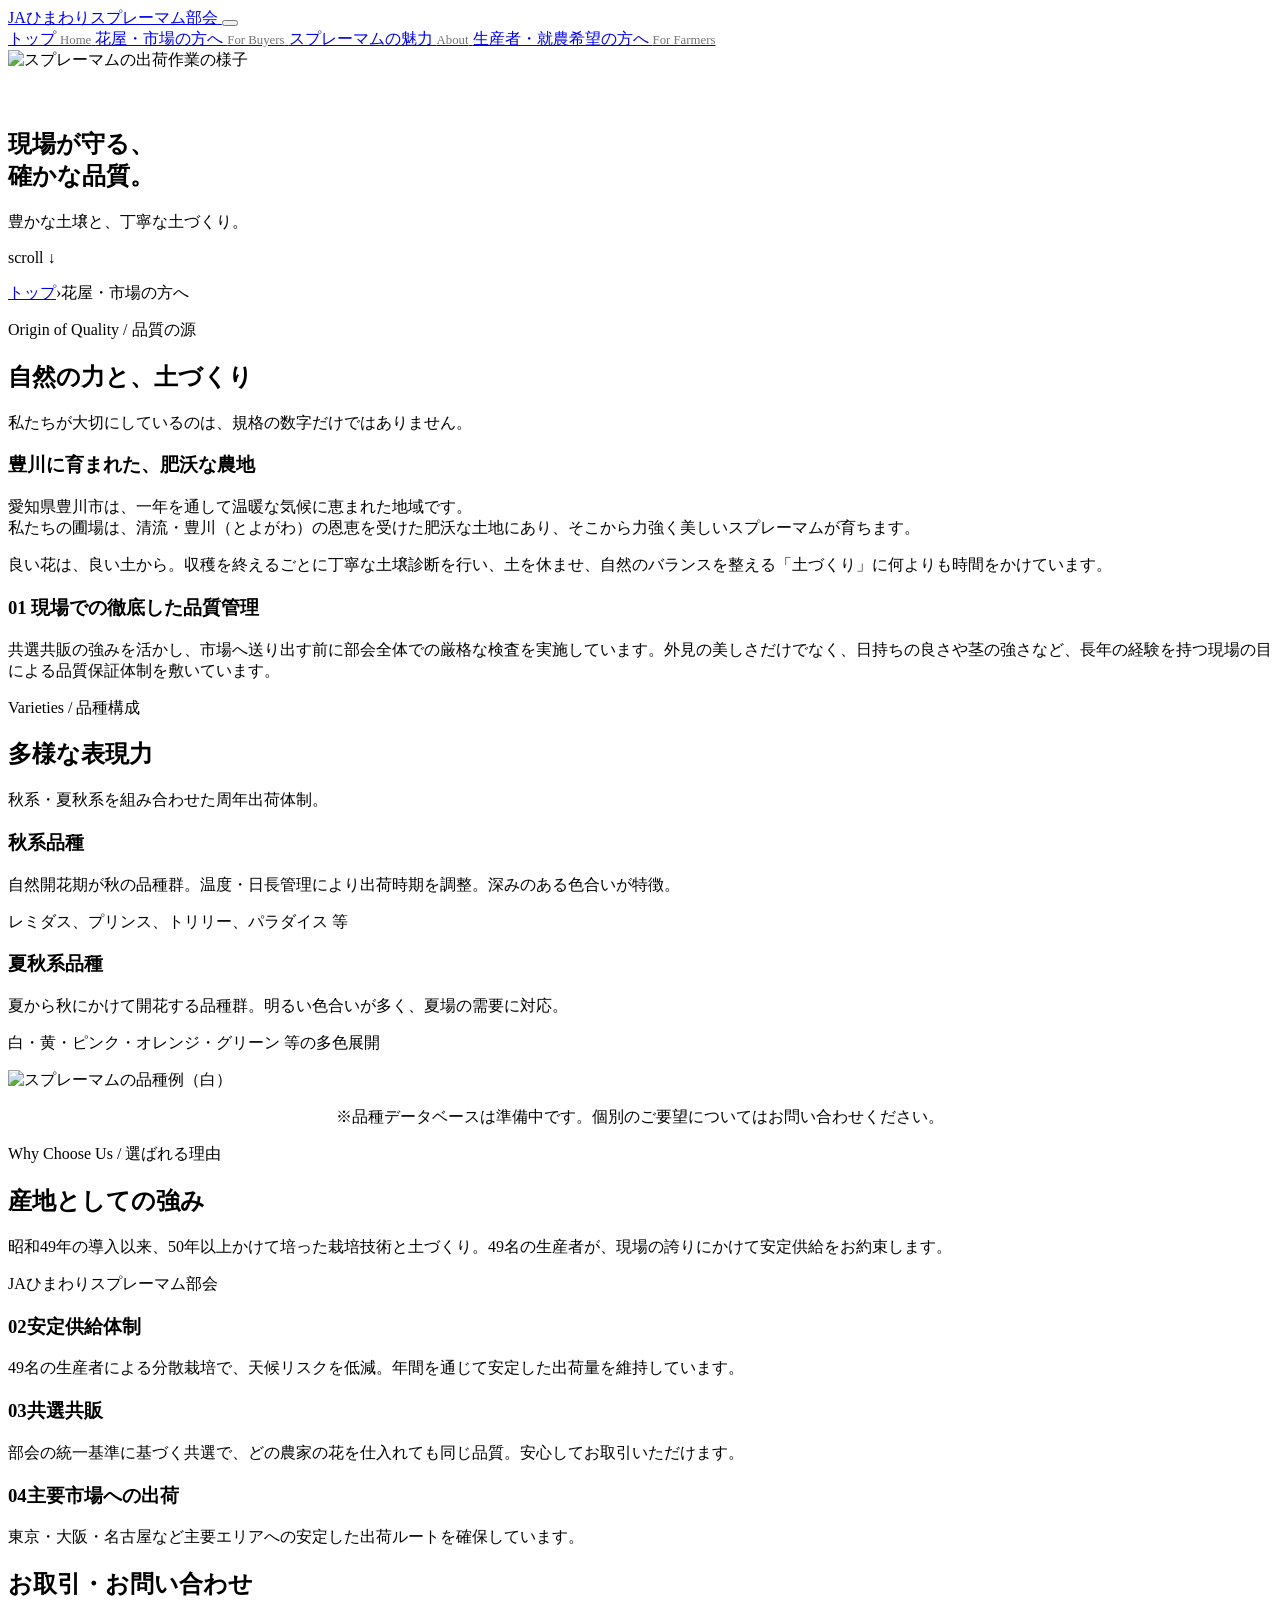
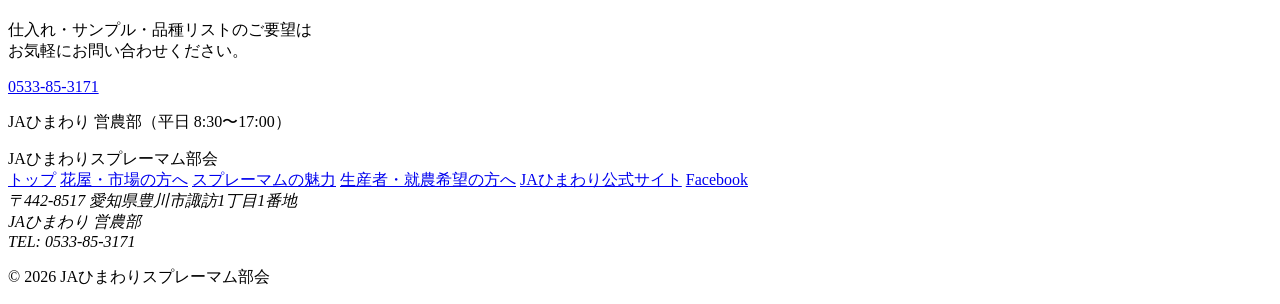
==== business.html @ 563095d8 "Upload business.html via automation" ====
<!DOCTYPE html>
<html lang="ja">
<head>
  <meta charset="UTF-8">
  <meta name="viewport" content="width=device-width, initial-scale=1.0">
  <title>花屋・市場の方へ | JAひまわりスプレーマム部会</title>
  <meta name="description" content="愛知県豊川市の恵まれた気候と肥沃な土壌で育まれたスプレーマム。自然の力を活かした土づくりと、厳格な品質管理で安定供給を実現しています。">
  <link rel="stylesheet" href="css/style.css">
</head>
<body>

  <!-- ===== HEADER ===== -->
  <header class="site-header" role="banner">
    <div class="header-inner">
      <a href="index.html" class="site-logo" aria-label="トップページ">
        <span>JAひまわりスプレーマム部会</span>
      </a>
      <button class="hamburger" aria-label="メニューを開く" aria-expanded="false" aria-controls="mobile-nav">
        <span></span><span></span><span></span>
      </button>
    </div>
  </header>

  <!-- ===== MOBILE NAV ===== -->
  <nav class="mobile-nav" id="mobile-nav" role="navigation" aria-label="メインメニュー">
    <a href="index.html">
      トップ <span class="en" style="font-size:0.8rem;color:#757575;margin-left:auto;">Home</span>
    </a>
    <a href="business.html" class="active">
      花屋・市場の方へ <span class="en" style="font-size:0.8rem;color:#757575;margin-left:auto;">For Buyers</span>
    </a>
    <a href="consumer.html">
      スプレーマムの魅力 <span class="en" style="font-size:0.8rem;color:#757575;margin-left:auto;">About</span>
    </a>
    <a href="farmer.html">
      生産者・就農希望の方へ <span class="en" style="font-size:0.8rem;color:#757575;margin-left:auto;">For Farmers</span>
    </a>
  </nav>

  <!-- ===== HERO ===== -->
  <section class="hero hero-sub">
    <div class="hero-bg">
      <img src="images/hero-business.png" alt="スプレーマムの出荷作業の様子" width="1200" height="800" loading="eager">
    </div>
    <div class="hero-overlay"></div>
    <div class="hero-content">
      <p class="section-subtitle" style="color:rgba(255,255,255,0.8);">For Buyers / 花屋・市場の方へ</p>
      <h1>現場が守る、<br>確かな品質。</h1>
      <p class="hero-subcopy">豊かな土壌と、丁寧な土づくり。</p>
    </div>
    <div class="scroll-hint" aria-hidden="true">
      <span class="scroll-hint-text">scroll</span>
      <span class="scroll-hint-arrow">↓</span>
    </div>
  </section>

  <!-- ===== BREADCRUMB ===== -->
  <div class="container">
    <p class="breadcrumb"><a href="index.html">トップ</a><span>›</span>花屋・市場の方へ</p>
  </div>

  <!-- ===== 品質の源（旧：出荷規格） ===== -->
  <section id="quality-source">
    <div class="container">
      <div class="section-header fade-in">
        <p class="section-subtitle">Origin of Quality / 品質の源</p>
        <h2>自然の力と、土づくり</h2>
        <p>私たちが大切にしているのは、規格の数字だけではありません。</p>
      </div>

      <div class="fade-in">
        <div class="story-block">
          <h3>豊川に育まれた、肥沃な農地</h3>
          <p style="color:var(--color-text-light); margin-bottom:var(--space-md);">
            愛知県豊川市は、一年を通して温暖な気候に恵まれた地域です。<br>
            私たちの圃場は、清流・豊川（とよがわ）の恩恵を受けた肥沃な土地にあり、そこから力強く美しいスプレーマムが育ちます。
          </p>
          <p style="color:var(--color-text-light);">
            良い花は、良い土から。収穫を終えるごとに丁寧な土壌診断を行い、土を休ませ、自然のバランスを整える「土づくり」に何よりも時間をかけています。
          </p>
        </div>
      </div>

      <div class="fade-in" style="margin-top:var(--space-2xl);">
        <h3 class="numbered-title"><span>01</span> 現場での徹底した品質管理</h3>
        <p style="color:var(--color-text-light); padding-left:calc(var(--space-sm) + 24px);">
          共選共販の強みを活かし、市場へ送り出す前に部会全体での厳格な検査を実施しています。外見の美しさだけでなく、日持ちの良さや茎の強さなど、長年の経験を持つ現場の目による品質保証体制を敷いています。
        </p>
      </div>
    </div>
  </section>

  <!-- ===== 品種構成 ===== -->
  <section id="varieties" style="background:var(--color-surface);">
    <div class="container">
      <div class="section-header fade-in">
        <p class="section-subtitle">Varieties / 品種構成</p>
        <h2>多様な表現力</h2>
        <p>秋系・夏秋系を組み合わせた周年出荷体制。</p>
      </div>

      <div class="card-grid fade-in">
        <div class="card">
          <div class="card-body">
            <h3>秋系品種</h3>
            <p>自然開花期が秋の品種群。温度・日長管理により出荷時期を調整。深みのある色合いが特徴。</p>
            <p style="margin-top:var(--space-md);font-size:var(--font-size-sm);color:var(--color-text-muted);">
              レミダス、プリンス、トリリー、パラダイス 等
            </p>
          </div>
        </div>
        <div class="card">
          <div class="card-body">
            <h3>夏秋系品種</h3>
            <p>夏から秋にかけて開花する品種群。明るい色合いが多く、夏場の需要に対応。</p>
            <p style="margin-top:var(--space-md);font-size:var(--font-size-sm);color:var(--color-text-muted);">
              白・黄・ピンク・オレンジ・グリーン 等の多色展開
            </p>
          </div>
        </div>
      </div>

      <div class="fade-in" style="margin-top:var(--space-xl);">
        <div class="card">
          <img src="images/spray-mum-white.png" alt="スプレーマムの品種例（白）" class="card-img" loading="lazy" style="aspect-ratio: 21/9; object-position: center 30%;">
          <div class="card-body">
            <p style="font-size:var(--font-size-sm);color:var(--color-text-muted);text-align:center;">
              ※品種データベースは準備中です。個別のご要望についてはお問い合わせください。
            </p>
          </div>
        </div>
      </div>
    </div>
  </section>

  <!-- ===== 産地の強み ===== -->
  <section id="advantages">
    <div class="container">
      <div class="section-header fade-in">
        <p class="section-subtitle">Why Choose Us / 選ばれる理由</p>
        <h2>産地としての強み</h2>
      </div>

      <div class="fade-in">
        <div class="testimonial">
          <p class="testimonial-text">昭和49年の導入以来、50年以上かけて培った栽培技術と土づくり。49名の生産者が、現場の誇りにかけて安定供給をお約束します。</p>
          <p class="testimonial-author">JAひまわりスプレーマム部会</p>
        </div>
      </div>

      <div class="feature-list fade-in">
        <div class="feature-item">
          <div class="feature-text">
            <h3 class="numbered-title"><span>02</span>安定供給体制</h3>
            <p>49名の生産者による分散栽培で、天候リスクを低減。年間を通じて安定した出荷量を維持しています。</p>
          </div>
        </div>
        <div class="feature-item">
          <div class="feature-text">
            <h3 class="numbered-title"><span>03</span>共選共販</h3>
            <p>部会の統一基準に基づく共選で、どの農家の花を仕入れても同じ品質。安心してお取引いただけます。</p>
          </div>
        </div>
        <div class="feature-item">
          <div class="feature-text">
            <h3 class="numbered-title"><span>04</span>主要市場への出荷</h3>
            <p>東京・大阪・名古屋など主要エリアへの安定した出荷ルートを確保しています。</p>
          </div>
        </div>
      </div>
    </div>
  </section>

  <!-- ===== CTA ===== -->
  <section class="cta-section">
    <div class="container">
      <h2 class="fade-in">お取引・お問い合わせ</h2>
      <p class="fade-in">仕入れ・サンプル・品種リストのご要望は<br>お気軽にお問い合わせください。</p>
      <div class="cta-buttons fade-in">
        <a href="tel:0533853171" class="cta-tel" aria-label="電話で問い合わせ">
          0533-85-3171
        </a>
        <p class="cta-tel-note">JAひまわり 営農部（平日 8:30〜17:00）</p>
      </div>
    </div>
  </section>

  <!-- ===== FOOTER ===== -->
  <footer class="site-footer" role="contentinfo">
    <div class="container">
      <div class="footer-logo">
        JAひまわりスプレーマム部会
      </div>
      <nav class="footer-links" aria-label="フッターリンク">
        <a href="index.html">トップ</a>
        <a href="business.html">花屋・市場の方へ</a>
        <a href="consumer.html">スプレーマムの魅力</a>
        <a href="farmer.html">生産者・就農希望の方へ</a>
        <a href="https://ja-himawari.com/" target="_blank" rel="noopener noreferrer">JAひまわり公式サイト</a>
        <a href="https://www.facebook.com/himawari.spraymum" target="_blank" rel="noopener noreferrer">Facebook</a>
      </nav>
      <address class="footer-address">
        〒442-8517 愛知県豊川市諏訪1丁目1番地<br>
        JAひまわり 営農部<br>
        TEL: 0533-85-3171
      </address>
      <p class="footer-legal">© 2026 JAひまわりスプレーマム部会</p>
    </div>
  </footer>

  <script src="js/main.js"></script>
</body>
</html>
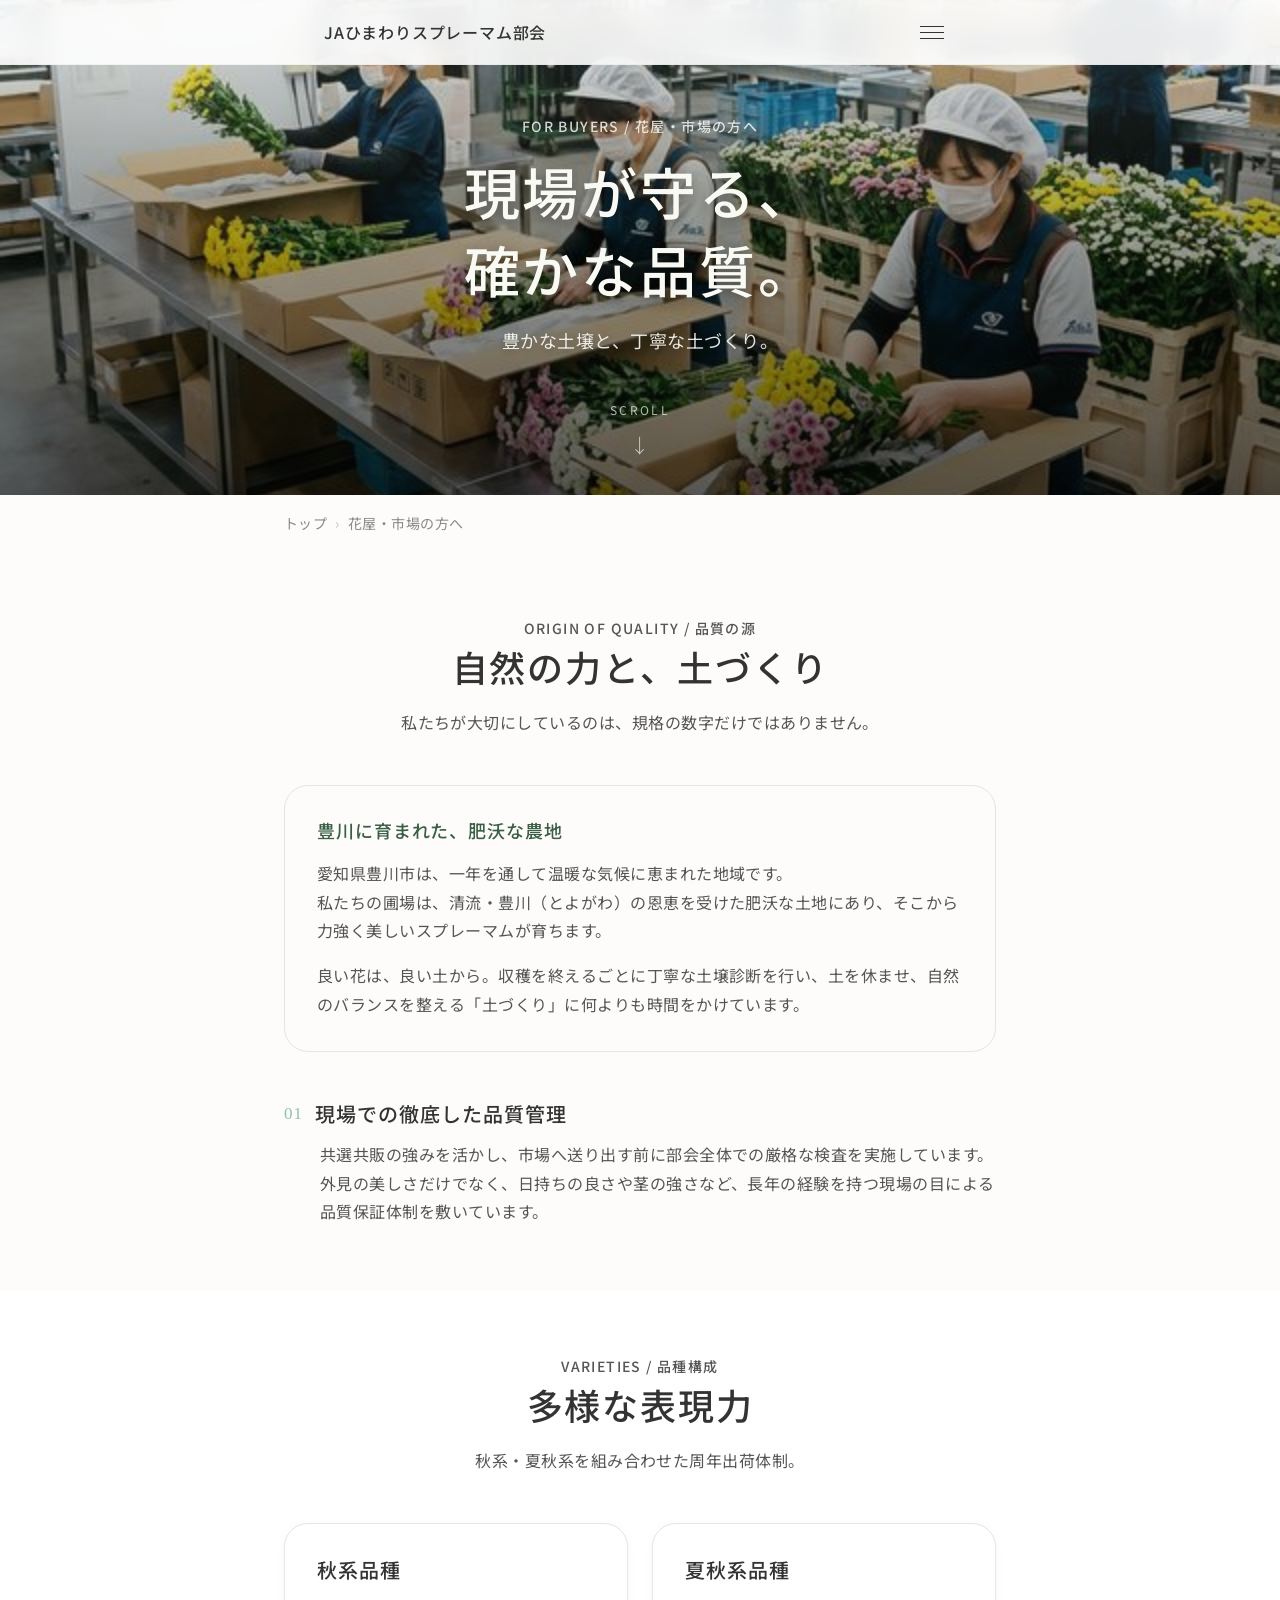
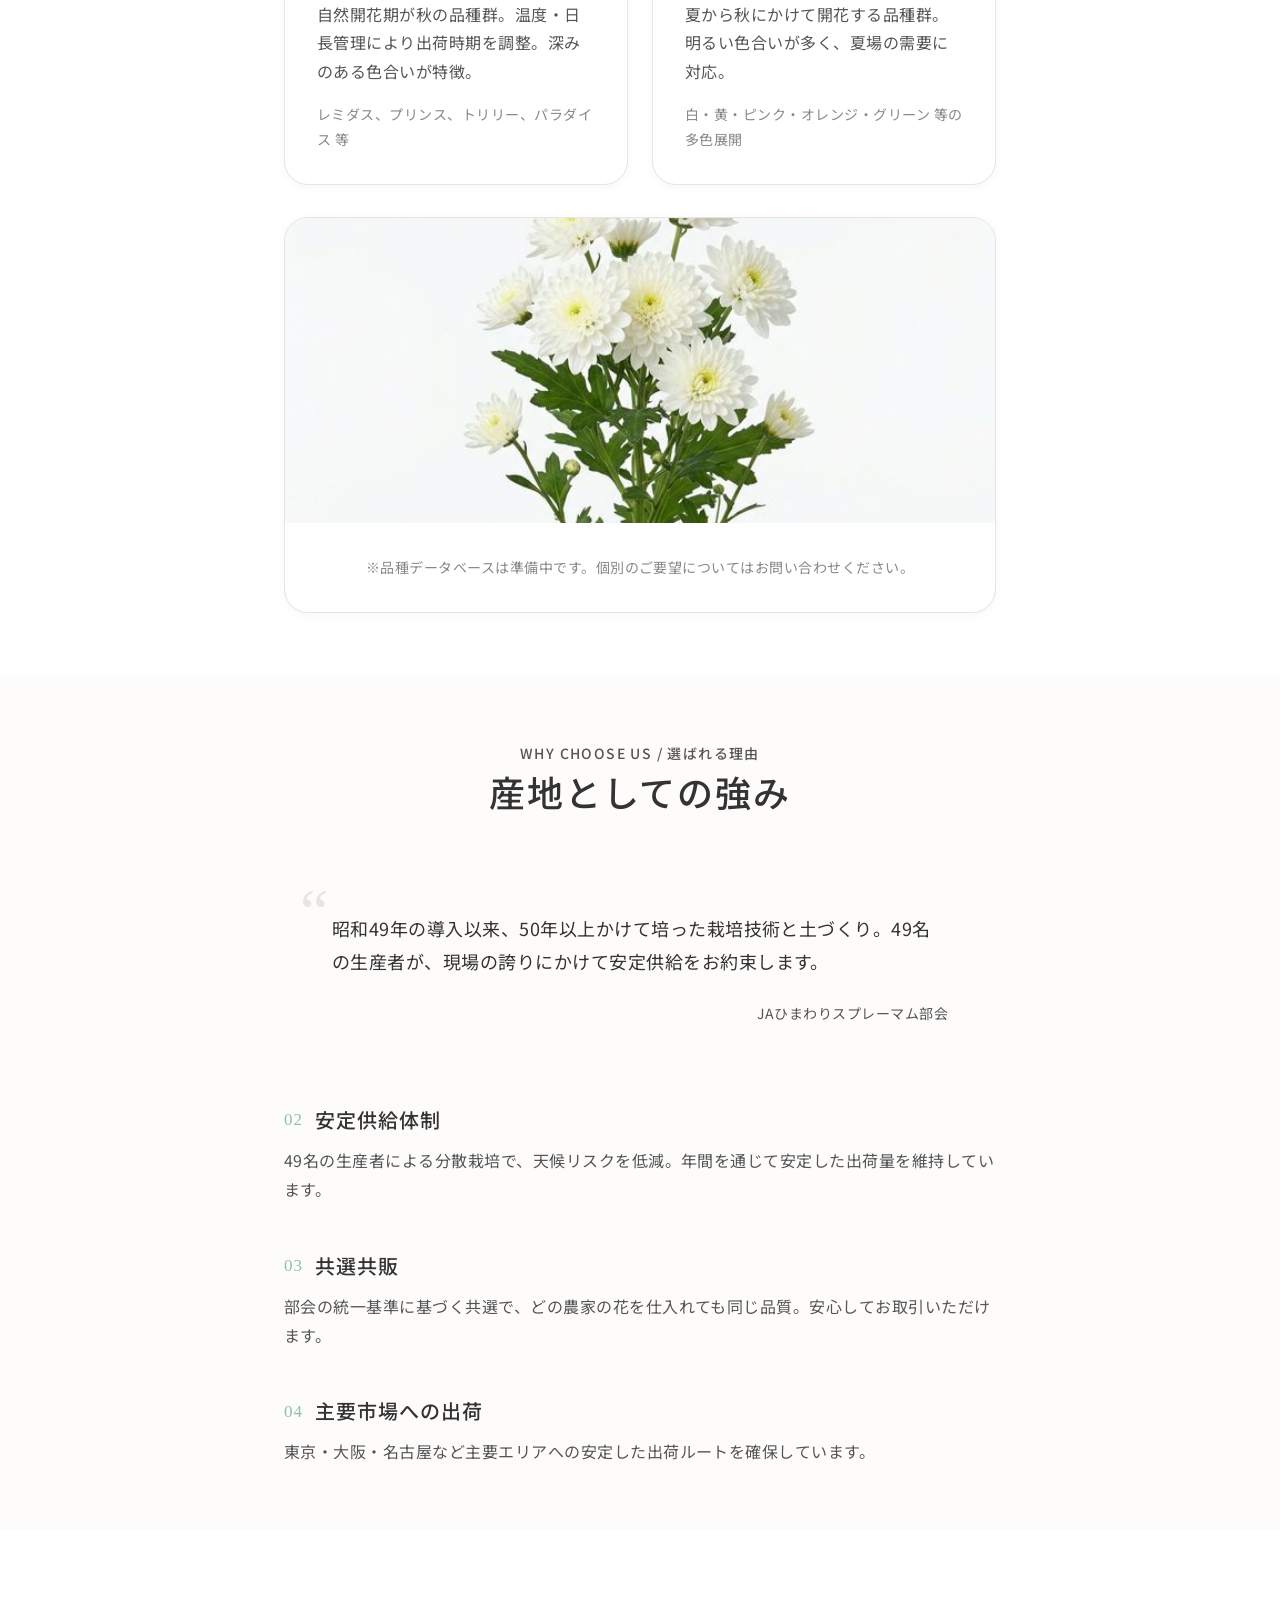
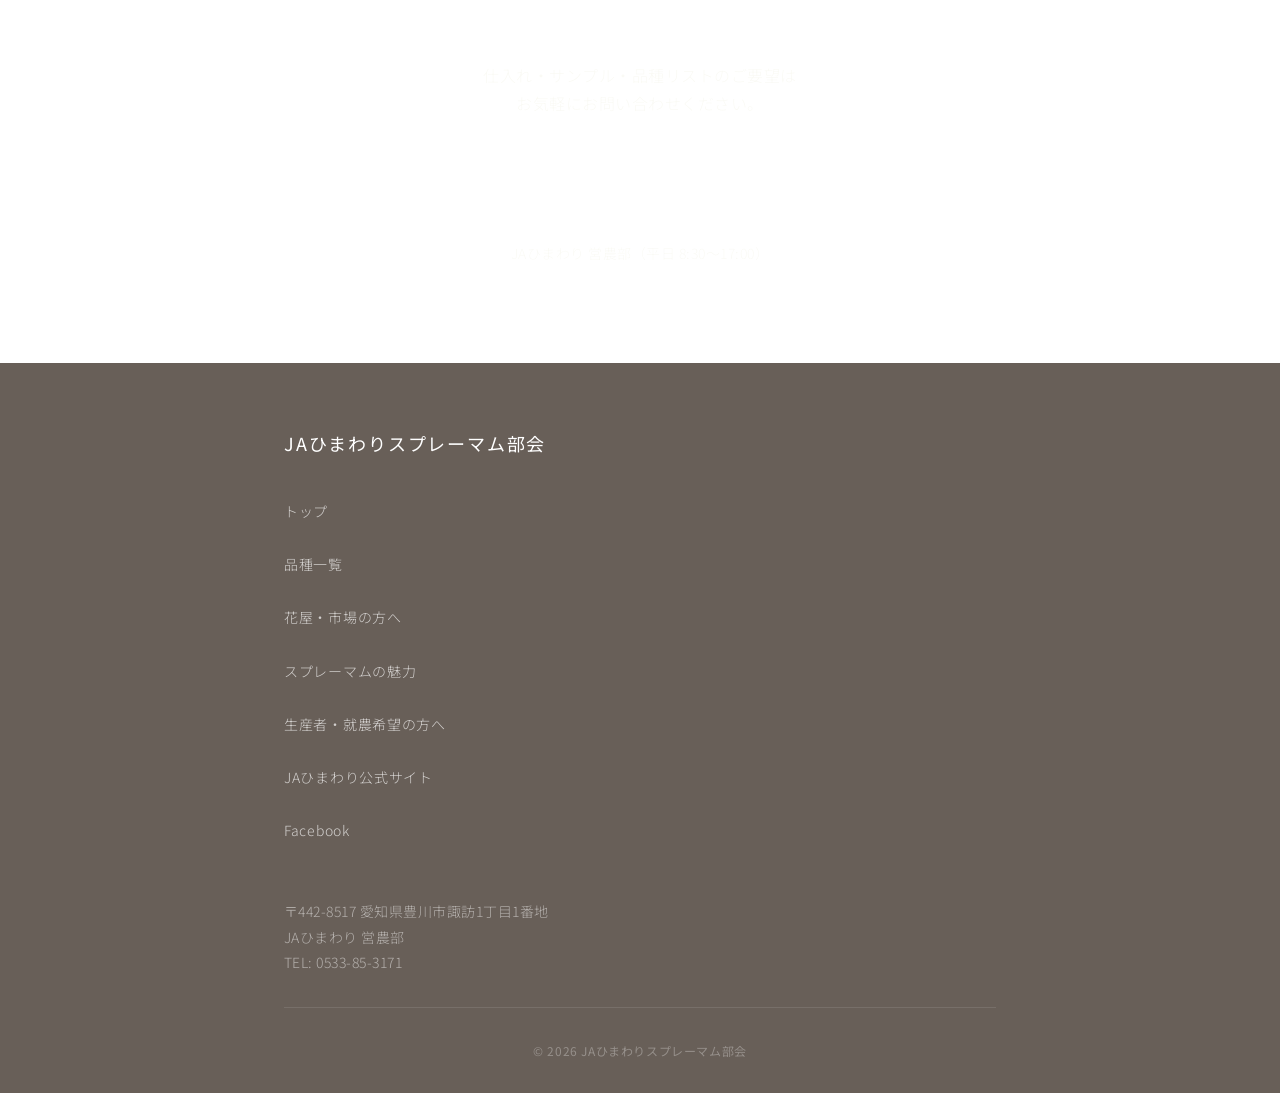
==== commit c2447f26: "Add varieties pages with search" ====
--- a/business.html
+++ b/business.html
@@ -26,6 +26,9 @@
     <a href="index.html">
       トップ <span class="en" style="font-size:0.8rem;color:#757575;margin-left:auto;">Home</span>
     </a>
+    <a href="varieties.html">
+      品種一覧 <span class="en" style="font-size:0.8rem;color:#757575;margin-left:auto;">Varieties</span>
+    </a>
     <a href="business.html" class="active">
       花屋・市場の方へ <span class="en" style="font-size:0.8rem;color:#757575;margin-left:auto;">For Buyers</span>
     </a>
@@ -193,6 +196,7 @@
       </div>
       <nav class="footer-links" aria-label="フッターリンク">
         <a href="index.html">トップ</a>
+        <a href="varieties.html">品種一覧</a>
         <a href="business.html">花屋・市場の方へ</a>
         <a href="consumer.html">スプレーマムの魅力</a>
         <a href="farmer.html">生産者・就農希望の方へ</a>
--- a/css/style.css
+++ b/css/style.css
@@ -0,0 +1,962 @@
+/* ============================================
+   JAひまわりスプレーマム部会 Design System
+   Mobile-First / Universal Design / WCAG AA / Soft & Stylish
+   ============================================ */
+
+/* ---------- Google Fonts ---------- */
+@import url('https://fonts.googleapis.com/css2?family=Noto+Sans+JP:wght@400;500;700&display=swap');
+
+/* ---------- CSS Custom Properties ---------- */
+:root {
+  /* Colors — Softer, earthy tones */
+  --color-primary: #4a7c59;      /* Muted green */
+  --color-primary-light: #8fc0a9;
+  --color-primary-dark: #3a5f45;
+  --color-secondary: #685f58;    /* Soft earthy brown/grey */
+  --color-secondary-light: #9a8f88;
+  --color-accent: #d8a05c;       /* Muted gold/sand */
+  --color-accent-dark: #b8864a;
+
+  --color-text: #333333;         /* Slightly softer text */
+  --color-text-light: #555555;
+  --color-text-muted: #888888;
+  --color-text-on-dark: #fafaf5;
+
+  --color-bg: #fdfcfb;           /* Warmer off-white */
+  --color-surface: #ffffff;
+  --color-border: #e8e4df;
+
+  /* Typography */
+  --font-family: 'Noto Sans JP', 'Hiragino Sans', 'Yu Gothic', sans-serif;
+  --font-size-base: 1rem;      /* 16px */
+  --font-size-sm: 0.875rem;    /* 14px */
+  --font-size-lg: 1.125rem;    /* 18px */
+  --font-size-xl: 1.25rem;     /* 20px */
+  --font-size-2xl: 1.5rem;     /* 24px */
+  --font-size-3xl: clamp(1.75rem, 5vw, 2.25rem);
+  --font-size-hero: clamp(1.75rem, 6vw, 2.8rem);
+  --line-height: 1.8;
+  --line-height-heading: 1.4;
+
+  /* Spacing */
+  --space-xs: 0.5rem;
+  --space-sm: 0.75rem;
+  --space-md: 1rem;
+  --space-lg: 1.5rem;
+  --space-xl: 2rem;
+  --space-2xl: 3rem;
+  --space-3xl: 4rem;
+
+  /* Borders & Radius - rounder and softer */
+  --radius-sm: 8px;
+  --radius-md: 16px;
+  --radius-lg: 24px;
+  --radius-full: 9999px;
+
+  /* Shadows - softer */
+  --shadow-sm: 0 2px 8px rgba(90, 80, 70, 0.05);
+  --shadow-md: 0 8px 24px rgba(90, 80, 70, 0.08);
+  --shadow-lg: 0 16px 40px rgba(90, 80, 70, 0.1);
+
+  /* Transitions */
+  --transition-fast: 0.2s ease;
+  --transition-normal: 0.3s ease;
+  --transition-slow: 0.5s ease;
+}
+
+/* ---------- Reset & Base ---------- */
+*,
+*::before,
+*::after {
+  box-sizing: border-box;
+  margin: 0;
+  padding: 0;
+}
+
+html {
+  font-size: 100%; /* 16px base */
+  scroll-behavior: smooth;
+  -webkit-text-size-adjust: 100%;
+}
+
+body {
+  font-family: var(--font-family);
+  font-size: var(--font-size-base);
+  line-height: var(--line-height);
+  color: var(--color-text);
+  background-color: var(--color-bg);
+  -webkit-font-smoothing: antialiased;
+  -moz-osx-font-smoothing: grayscale;
+  overflow-x: hidden;
+  letter-spacing: 0.03em;
+}
+
+img {
+  max-width: 100%;
+  height: auto;
+  display: block;
+}
+
+a {
+  color: var(--color-primary);
+  text-decoration: none;
+  transition: color var(--transition-fast);
+}
+a:hover {
+  color: var(--color-primary-dark);
+}
+a:focus-visible {
+  outline: 2px solid var(--color-primary-light);
+  outline-offset: 4px;
+  border-radius: 4px;
+}
+
+ul, ol {
+  list-style: none;
+}
+
+/* ---------- Typography ---------- */
+h1, h2, h3, h4 {
+  font-weight: 500;
+  line-height: var(--line-height-heading);
+  color: var(--color-text);
+  letter-spacing: 0.05em;
+}
+
+h1 { font-size: var(--font-size-hero); }
+h2 { font-size: var(--font-size-3xl); }
+h3 { font-size: var(--font-size-2xl); }
+h4 { font-size: var(--font-size-xl); }
+
+.section-subtitle {
+  font-size: var(--font-size-sm);
+  color: var(--color-primary);
+  font-weight: 500;
+  text-transform: uppercase;
+  letter-spacing: 0.1em;
+  margin-bottom: var(--space-sm);
+}
+
+.text-accent {
+  color: var(--color-primary);
+}
+
+/* ---------- Layout ---------- */
+.container {
+  width: 100%;
+  max-width: 680px;
+  margin: 0 auto;
+  padding: 0 var(--space-lg);
+}
+
+section {
+  padding: var(--space-3xl) 0;
+}
+
+section:nth-child(even) {
+  background-color: var(--color-surface);
+}
+
+/* ---------- Header ---------- */
+.site-header {
+  position: fixed;
+  top: 0;
+  left: 0;
+  right: 0;
+  z-index: 1000;
+  background: rgba(255, 255, 255, 0.9);
+  backdrop-filter: blur(12px);
+  -webkit-backdrop-filter: blur(12px);
+  border-bottom: 1px solid rgba(0,0,0,0.03);
+  transition: all var(--transition-normal);
+}
+
+.site-header.scrolled {
+  box-shadow: var(--shadow-sm);
+  background: rgba(255, 255, 255, 0.98);
+}
+
+.header-inner {
+  display: flex;
+  align-items: center;
+  justify-content: space-between;
+  height: 64px;
+  padding: 0 var(--space-lg);
+  max-width: 680px;
+  margin: 0 auto;
+}
+
+.site-logo {
+  display: flex;
+  align-items: center;
+  gap: var(--space-xs);
+  font-size: var(--font-size-base);
+  font-weight: 500;
+  color: var(--color-text);
+  text-decoration: none;
+  letter-spacing: 0.05em;
+}
+.site-logo:hover { color: var(--color-primary); }
+
+/* Hamburger menu */
+.hamburger {
+  display: flex;
+  flex-direction: column;
+  gap: 5px;
+  background: none;
+  border: none;
+  cursor: pointer;
+  padding: 8px;
+  min-width: 48px;
+  min-height: 48px;
+  align-items: center;
+  justify-content: center;
+}
+.hamburger span {
+  display: block;
+  width: 24px;
+  height: 1px;
+  background: var(--color-text);
+  transition: var(--transition-fast);
+}
+.hamburger[aria-expanded="true"] span:nth-child(1) {
+  transform: rotate(45deg) translate(4px, 4px);
+}
+.hamburger[aria-expanded="true"] span:nth-child(2) {
+  opacity: 0;
+}
+.hamburger[aria-expanded="true"] span:nth-child(3) {
+  transform: rotate(-45deg) translate(4px, -4px);
+}
+
+/* Mobile nav */
+.mobile-nav {
+  position: fixed;
+  top: 64px;
+  left: 0;
+  right: 0;
+  bottom: 0;
+  background: rgba(253,252,251,0.98);
+  backdrop-filter: blur(12px);
+  transform: translateX(100%);
+  transition: transform var(--transition-normal) cubic-bezier(0.4, 0, 0.2, 1);
+  z-index: 999;
+  padding: var(--space-2xl) var(--space-xl);
+  overflow-y: auto;
+}
+.mobile-nav.open {
+  transform: translateX(0);
+}
+
+.mobile-nav a {
+  display: flex;
+  align-items: center;
+  gap: var(--space-md);
+  padding: var(--space-md) 0;
+  font-size: var(--font-size-lg);
+  font-weight: 400;
+  color: var(--color-text);
+  border-bottom: 1px solid var(--color-border);
+  min-height: 64px;
+}
+.mobile-nav a:hover,
+.mobile-nav a.active {
+  color: var(--color-primary);
+}
+
+/* ---------- Hero Section ---------- */
+.hero {
+  position: relative;
+  min-height: 100svh;
+  display: flex;
+  align-items: center;
+  justify-content: center;
+  overflow: hidden;
+  padding: 0;
+}
+
+.hero-bg {
+  position: absolute;
+  inset: 0;
+  z-index: 0;
+}
+
+.hero-bg img {
+  width: 100%;
+  height: 100%;
+  object-fit: cover;
+  object-position: center;
+  filter: brightness(0.95) contrast(0.95);
+}
+
+.hero-overlay {
+  position: absolute;
+  inset: 0;
+  background: linear-gradient(
+    to bottom,
+    rgba(255,255,255,0.1) 0%,
+    rgba(0,0,0,0.3) 50%,
+    rgba(0,0,0,0.6) 100%
+  );
+  z-index: 1;
+}
+
+.hero-content {
+  position: relative;
+  z-index: 2;
+  text-align: center;
+  padding: var(--space-xl) var(--space-lg);
+  color: var(--color-text-on-dark);
+  max-width: 680px;
+}
+
+.hero-content h1 {
+  color: var(--color-text-on-dark);
+  margin-bottom: var(--space-md);
+  text-shadow: 0 4px 16px rgba(0,0,0,0.4);
+  font-weight: 500;
+}
+
+.hero-subcopy {
+  font-size: var(--font-size-lg);
+  font-weight: 400;
+  opacity: 0.9;
+  margin-bottom: var(--space-lg);
+  text-shadow: 0 2px 8px rgba(0,0,0,0.3);
+}
+
+/* Sub-hero (inner pages) */
+.hero-sub {
+  min-height: 55svh;
+}
+
+/* Scroll hint */
+.scroll-hint {
+  position: absolute;
+  bottom: 32px;
+  left: 50%;
+  transform: translateX(-50%);
+  z-index: 2;
+  text-align: center;
+  color: var(--color-text-on-dark);
+  opacity: 0.7;
+  animation: bounceDown 2.5s infinite;
+}
+.scroll-hint-text {
+  font-size: 0.75rem;
+  letter-spacing: 0.2em;
+  display: block;
+  margin-bottom: var(--space-xs);
+  text-transform: uppercase;
+}
+.scroll-hint-arrow {
+  font-size: 1.2rem;
+  font-weight: 300;
+}
+
+@keyframes bounceDown {
+  0%, 100% { transform: translateX(-50%) translateY(0); }
+  50% { transform: translateX(-50%) translateY(8px); }
+}
+
+/* ---------- Navigation Buttons (Top Page) ---------- */
+.nav-buttons {
+  display: flex;
+  flex-direction: column;
+  gap: var(--space-md);
+  padding: var(--space-lg) 0;
+}
+
+.nav-btn {
+  display: flex;
+  align-items: center;
+  justify-content: space-between;
+  padding: var(--space-xl);
+  background: var(--color-surface);
+  border: 1px solid var(--color-border);
+  border-radius: var(--radius-lg);
+  text-decoration: none;
+  color: var(--color-text);
+  transition: all var(--transition-normal);
+  box-shadow: var(--shadow-sm);
+  position: relative;
+  overflow: hidden;
+}
+.nav-btn::before {
+  content: '';
+  position: absolute;
+  top: 0; left: 0; bottom: 0;
+  width: 4px;
+  background: var(--color-primary-light);
+  transition: var(--transition-normal);
+  opacity: 0.5;
+}
+.nav-btn:hover {
+  border-color: rgba(0,0,0,0.05);
+  box-shadow: var(--shadow-md);
+  transform: translateY(-2px);
+}
+.nav-btn:hover::before {
+  background: var(--color-primary);
+  opacity: 1;
+}
+
+.nav-btn .btn-text {
+  flex: 1;
+  padding-left: var(--space-sm);
+}
+.nav-btn .btn-title {
+  font-size: var(--font-size-lg);
+  font-weight: 500;
+  display: block;
+  margin-bottom: 4px;
+}
+.nav-btn .btn-desc {
+  font-size: var(--font-size-sm);
+  color: var(--color-text-muted);
+  display: block;
+}
+.nav-btn .btn-arrow {
+  font-size: 1.2rem;
+  color: var(--color-primary-light);
+  transition: transform var(--transition-fast);
+  font-weight: 300;
+}
+.nav-btn:hover .btn-arrow {
+  transform: translateX(4px);
+  color: var(--color-primary);
+}
+
+/* ---------- Stats / Numbers ---------- */
+.stats-row {
+  display: grid;
+  grid-template-columns: repeat(3, 1fr);
+  gap: var(--space-md);
+  text-align: center;
+  padding: var(--space-lg) 0;
+}
+
+.stat-item {
+  padding: var(--space-md);
+  background: var(--color-bg);
+  border-radius: var(--radius-md);
+}
+
+.stat-number {
+  font-size: var(--font-size-3xl);
+  font-weight: 500;
+  color: var(--color-primary);
+  line-height: 1.1;
+}
+
+.stat-unit {
+  font-size: var(--font-size-sm);
+  font-weight: 400;
+  margin-left: 2px;
+}
+
+.stat-label {
+  font-size: var(--font-size-sm);
+  color: var(--color-text-light);
+  margin-top: var(--space-sm);
+  letter-spacing: 0.05em;
+}
+
+/* ---------- Section Headers ---------- */
+.section-header {
+  text-align: center;
+  margin-bottom: var(--space-2xl);
+}
+
+.section-header h2 {
+  margin-bottom: var(--space-md);
+}
+
+.section-header p {
+  color: var(--color-text-light);
+  max-width: 520px;
+  margin: 0 auto;
+}
+
+/* ---------- Cards ---------- */
+.card {
+  background: var(--color-surface);
+  border-radius: var(--radius-lg);
+  box-shadow: var(--shadow-sm);
+  overflow: hidden;
+  transition: box-shadow var(--transition-normal);
+  border: 1px solid var(--color-border);
+}
+.card:hover {
+  box-shadow: var(--shadow-md);
+}
+
+.card-img {
+  width: 100%;
+  aspect-ratio: 16 / 10;
+  object-fit: cover;
+}
+
+/* Varieties: show whole photo (no crop) */
+.card-img.variety-img {
+  aspect-ratio: 4 / 5;
+  object-fit: contain;
+  background: var(--color-bg);
+}
+
+.card-body {
+  padding: var(--space-xl);
+}
+
+.card-body h3 {
+  font-size: var(--font-size-xl);
+  margin-bottom: var(--space-md);
+}
+
+.card-body p {
+  color: var(--color-text-light);
+}
+
+/* Card grid */
+.card-grid {
+  display: grid;
+  gap: var(--space-lg);
+}
+
+/* ---------- Feature List ---------- */
+.feature-list {
+  display: flex;
+  flex-direction: column;
+  gap: var(--space-2xl);
+}
+
+.feature-item {
+  display: flex;
+  flex-direction: column;
+  gap: var(--space-md);
+}
+
+.numbered-title {
+  display: flex;
+  align-items: center;
+  gap: var(--space-sm);
+  font-size: var(--font-size-xl);
+  margin-bottom: var(--space-sm);
+}
+.numbered-title span {
+  font-size: 0.85em;
+  color: var(--color-primary-light);
+  font-weight: 400;
+  font-family: serif;
+}
+
+.feature-text p {
+  color: var(--color-text-light);
+  font-size: var(--font-size-base);
+}
+
+/* ---------- Testimonial ---------- */
+.testimonial {
+  background: var(--color-bg);
+  border-radius: var(--radius-lg);
+  padding: var(--space-2xl);
+  margin: var(--space-xl) 0;
+  position: relative;
+}
+.testimonial::before {
+  content: '“';
+  position: absolute;
+  top: 16px;
+  left: 16px;
+  font-size: 4rem;
+  font-family: serif;
+  color: var(--color-border);
+  line-height: 1;
+}
+
+.testimonial-text {
+  font-size: var(--font-size-lg);
+  color: var(--color-text);
+  margin-bottom: var(--space-lg);
+  position: relative;
+  z-index: 1;
+}
+
+.testimonial-author {
+  font-size: var(--font-size-sm);
+  color: var(--color-text-light);
+  text-align: right;
+}
+
+/* ---------- Story Block ---------- */
+.story-block {
+  padding: var(--space-xl);
+  background: var(--color-bg);
+  border-radius: var(--radius-lg);
+  border: 1px solid var(--color-border);
+  margin: var(--space-lg) 0;
+}
+.story-block h3 {
+  font-size: var(--font-size-lg);
+  color: var(--color-primary-dark);
+  margin-bottom: var(--space-md);
+}
+
+/* ---------- Buttons ---------- */
+.btn {
+  display: inline-flex;
+  align-items: center;
+  justify-content: center;
+  gap: var(--space-sm);
+  min-height: 56px;
+  padding: var(--space-md) var(--space-xl);
+  font-family: var(--font-family);
+  font-size: var(--font-size-base);
+  font-weight: 500;
+  border: none;
+  border-radius: var(--radius-full);
+  cursor: pointer;
+  text-decoration: none;
+  transition: all var(--transition-normal);
+  min-width: 240px;
+  letter-spacing: 0.05em;
+}
+
+.btn-primary {
+  background: var(--color-primary);
+  color: white;
+}
+.btn-primary:hover {
+  background: var(--color-primary-dark);
+  color: white;
+  box-shadow: var(--shadow-md);
+}
+
+.btn-accent {
+  background: var(--color-surface);
+  color: var(--color-primary-dark);
+  border: 1px solid var(--color-border);
+}
+.btn-accent:hover {
+  background: var(--color-bg);
+  box-shadow: var(--shadow-sm);
+}
+
+.btn-outline {
+  background: transparent;
+  color: var(--color-text-on-dark);
+  border: 1px solid rgba(255,255,255,0.4);
+}
+.btn-outline:hover {
+  background: rgba(255,255,255,0.1);
+  border-color: rgba(255,255,255,0.8);
+}
+
+.btn-block {
+  display: flex;
+  width: 100%;
+}
+
+/* ---------- CTA Section ---------- */
+.cta-section {
+  background: var(--color-primary);
+  color: var(--color-text-on-dark);
+  text-align: center;
+  padding: var(--space-3xl) 0;
+}
+
+.cta-section h2 {
+  color: white;
+  margin-bottom: var(--space-md);
+  font-weight: 400;
+}
+
+.cta-section p {
+  opacity: 0.9;
+  margin-bottom: var(--space-xl);
+  font-weight: 300;
+}
+
+.cta-buttons {
+  display: flex;
+  flex-direction: column;
+  gap: var(--space-md);
+  align-items: center;
+}
+
+.cta-buttons .btn {
+  width: 100%;
+  max-width: 340px;
+}
+
+.cta-tel {
+  font-size: var(--font-size-2xl);
+  font-weight: 500;
+  color: white;
+  display: flex;
+  align-items: center;
+  justify-content: center;
+  gap: var(--space-xs);
+  margin: var(--space-md) 0;
+  letter-spacing: 0.05em;
+}
+
+.cta-tel-note {
+  font-size: var(--font-size-sm);
+  opacity: 0.8;
+  font-weight: 300;
+}
+
+/* ---------- Footer ---------- */
+.site-footer {
+  background: var(--color-secondary);
+  color: var(--color-text-on-dark);
+  padding: var(--space-3xl) 0 var(--space-xl);
+}
+
+.footer-logo {
+  font-size: var(--font-size-lg);
+  font-weight: 400;
+  color: white;
+  margin-bottom: var(--space-xl);
+  letter-spacing: 0.1em;
+}
+
+.footer-links {
+  display: flex;
+  flex-direction: column;
+  gap: var(--space-sm);
+  margin-bottom: var(--space-2xl);
+}
+
+.footer-links a {
+  color: rgba(255,255,255,0.7);
+  font-size: var(--font-size-sm);
+  padding: var(--space-xs) 0;
+  min-height: 40px;
+  display: flex;
+  align-items: center;
+  font-weight: 300;
+  letter-spacing: 0.05em;
+}
+.footer-links a:hover {
+  color: white;
+}
+
+.footer-address {
+  font-size: var(--font-size-sm);
+  color: rgba(255,255,255,0.5);
+  margin-bottom: var(--space-xl);
+  line-height: 1.8;
+  font-style: normal;
+  font-weight: 300;
+}
+
+.footer-legal {
+  font-size: 0.75rem;
+  color: rgba(255,255,255,0.3);
+  text-align: center;
+  padding-top: var(--space-xl);
+  border-top: 1px solid rgba(255,255,255,0.1);
+  letter-spacing: 0.05em;
+}
+
+/* ---------- Breadcrumb ---------- */
+.breadcrumb {
+  padding: var(--space-md) 0;
+  font-size: var(--font-size-sm);
+  color: var(--color-text-muted);
+}
+.breadcrumb a {
+  color: var(--color-text-muted);
+  transition: color var(--transition-fast);
+}
+.breadcrumb a:hover {
+  color: var(--color-primary);
+}
+.breadcrumb span {
+  margin: 0 var(--space-xs);
+  opacity: 0.5;
+}
+
+/* ---------- Scroll Animations ---------- */
+.fade-in {
+  opacity: 0;
+  transform: translateY(20px);
+  transition: opacity 0.8s cubic-bezier(0.2, 0.8, 0.2, 1), transform 0.8s cubic-bezier(0.2, 0.8, 0.2, 1);
+}
+
+.fade-in.visible {
+  opacity: 1;
+  transform: translateY(0);
+}
+
+/* Stagger children */
+.stagger-children > * {
+  opacity: 0;
+  transform: translateY(16px);
+  transition: opacity 0.6s cubic-bezier(0.2, 0.8, 0.2, 1), transform 0.6s cubic-bezier(0.2, 0.8, 0.2, 1);
+}
+.stagger-children.visible > *:nth-child(1) { transition-delay: 0s; }
+.stagger-children.visible > *:nth-child(2) { transition-delay: 0.1s; }
+.stagger-children.visible > *:nth-child(3) { transition-delay: 0.2s; }
+
+.stagger-children.visible > * {
+  opacity: 1;
+  transform: translateY(0);
+}
+
+/* ---------- Utility ---------- */
+.text-center { text-align: center; }
+.mt-lg { margin-top: var(--space-lg); }
+.mt-xl { margin-top: var(--space-xl); }
+.mb-lg { margin-bottom: var(--space-lg); }
+.mb-xl { margin-bottom: var(--space-xl); }
+
+/* ---------- Varieties (List/Detail) ---------- */
+.filters {
+  display: grid;
+  gap: var(--space-md);
+  margin-bottom: var(--space-xl);
+}
+
+.filter-group label {
+  display: block;
+  font-size: var(--font-size-sm);
+  color: var(--color-text-light);
+  margin-bottom: var(--space-xs);
+}
+
+.filter-group input,
+.filter-group select {
+  width: 100%;
+  padding: 0.75rem 0.9rem;
+  border-radius: var(--radius-md);
+  border: 1px solid var(--color-border);
+  background: var(--color-surface);
+  color: var(--color-text);
+  box-shadow: var(--shadow-sm);
+}
+
+.filter-group input:focus,
+.filter-group select:focus {
+  outline: 2px solid rgba(74, 124, 89, 0.25);
+  outline-offset: 2px;
+}
+
+.results-meta {
+  color: var(--color-text-light);
+  font-size: var(--font-size-sm);
+  margin-bottom: var(--space-lg);
+}
+
+.no-results {
+  text-align: center;
+  color: var(--color-text-light);
+  margin-top: var(--space-xl);
+}
+
+.chip-row {
+  display: flex;
+  flex-wrap: wrap;
+  gap: var(--space-xs);
+}
+
+.chip {
+  display: inline-flex;
+  align-items: center;
+  padding: 0.25rem 0.65rem;
+  border-radius: var(--radius-full);
+  border: 1px solid var(--color-border);
+  background: var(--color-bg);
+  color: var(--color-text-light);
+  font-size: var(--font-size-sm);
+  line-height: 1.6;
+}
+
+.chip--soft {
+  background: rgba(74, 124, 89, 0.08);
+  border-color: rgba(74, 124, 89, 0.18);
+}
+
+.card-link {
+  color: inherit;
+  text-decoration: none;
+  display: block;
+}
+
+.spec-table {
+  width: 100%;
+  border-collapse: collapse;
+  margin-top: var(--space-md);
+}
+
+.spec-table th,
+.spec-table td {
+  padding: 0.6rem 0;
+  border-bottom: 1px solid var(--color-border);
+  text-align: left;
+  vertical-align: top;
+}
+
+.spec-table th {
+  width: 34%;
+  color: var(--color-text-light);
+  font-weight: 500;
+}
+
+.muted {
+  color: var(--color-text-muted);
+  font-size: var(--font-size-sm);
+}
+
+.variety-color {
+  font-size: 0.7em;
+  font-weight: 500;
+  opacity: 0.95;
+}
+
+/* ---------- Responsive (Tablet+) ---------- */
+@media (min-width: 768px) {
+  .container {
+    max-width: 760px;
+  }
+  
+  .hero-content h1 {
+    font-size: 3.5rem;
+  }
+
+  .nav-buttons {
+    flex-direction: row;
+    flex-wrap: wrap;
+  }
+  .nav-btn {
+    flex: 1 1 240px;
+    flex-direction: column;
+    text-align: center;
+    padding: var(--space-2xl) var(--space-xl);
+  }
+  .nav-btn .btn-text {
+    padding-left: 0;
+  }
+  .nav-btn .btn-arrow {
+    display: none;
+  }
+  .nav-btn::before {
+    top: auto; left: 0; right: 0; bottom: 0;
+    width: auto; height: 4px;
+  }
+
+  .card-grid {
+    grid-template-columns: repeat(2, 1fr);
+  }
+
+  .filters {
+    grid-template-columns: 1fr 200px 200px;
+    align-items: end;
+  }
+
+  .card-img.variety-img {
+    aspect-ratio: 3 / 4;
+  }
+}
